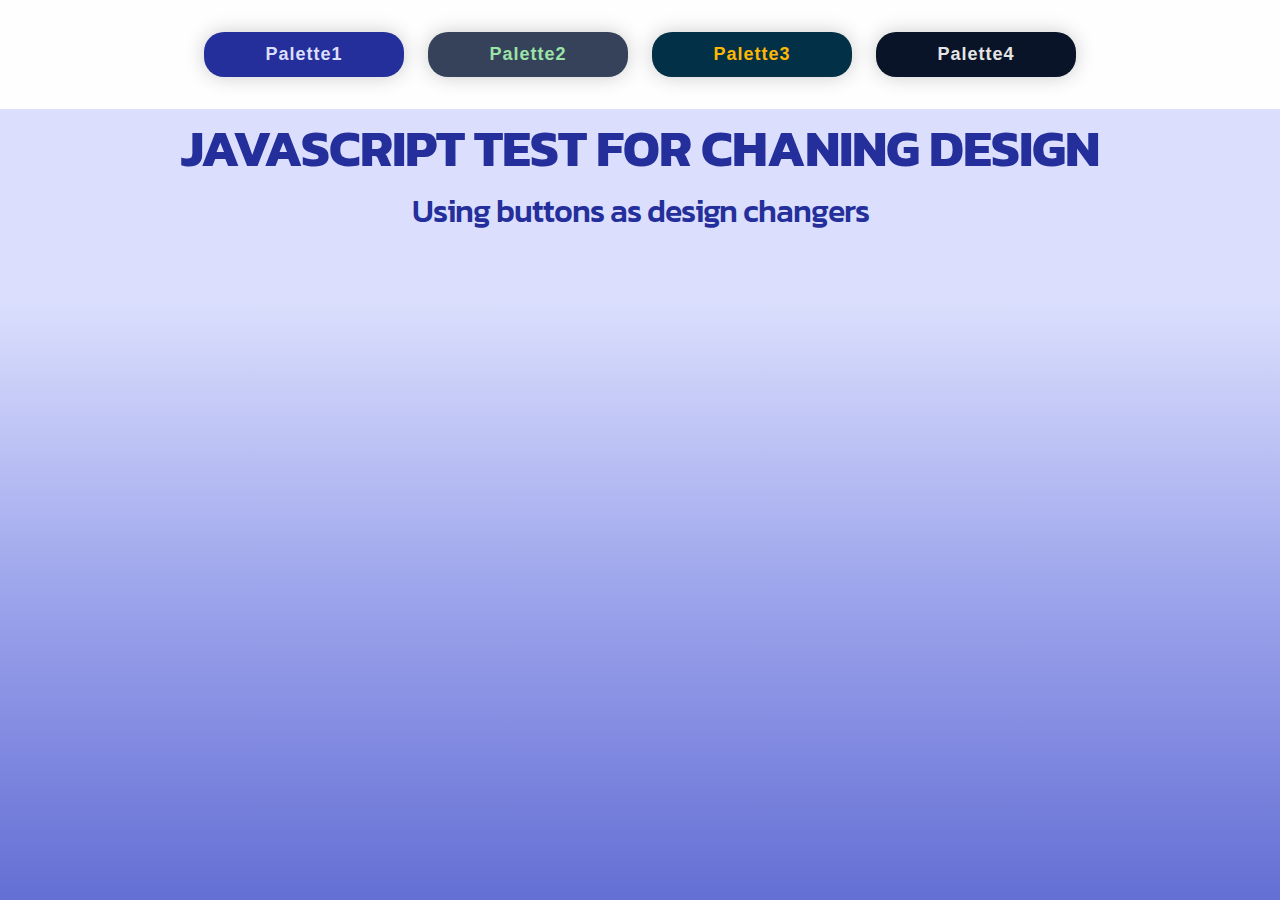
==== design-changer-buttons/index.html @ fead2663 "Add files via upload" ====
<!DOCTYPE html>
<html lang="en">
  <head>
    <meta charset="UTF-8" />
    <meta name="viewport" content="width=device-width, initial-scale=1.0" />

    <link rel="preconnect" href="https://fonts.googleapis.com" />
    <link rel="preconnect" href="https://fonts.gstatic.com" crossorigin />
    <link
      href="https://fonts.googleapis.com/css2?family=Kanit:ital,wght@0,100;0,200;0,300;0,400;0,500;1,600;1,700&display=swap"
      rel="stylesheet"
    />

    <link rel="stylesheet" href="style.css" />
    <link rel="stylesheet" href="general.css" />
    <script defer src="script.js"></script>
    <title>Changing style</title>
  </head>
  <body class="design-palette-1">
    <header>
      <div class="btn-header-box">
        <button class="btn-header btn-palette1">Palette1</button>
        <button class="btn-header btn-palette2">Palette2</button>
        <button class="btn-header btn-palette3">Palette3</button>
        <button class="btn-header btn-palette4">Palette4</button>
      </div>
    </header>

    <main>
      <div class="container">
        <h1 class="h1-palette1">JAVASCRIPT TEST FOR CHANING DESIGN</h1>
        <p class="p-palette1">Using buttons as design changers</p>
      </div>
    </main>
  </body>
</html>
---- design-changer-buttons/style.css ----
.btn-header-box {
  margin: 0 auto;
  padding: 3.2rem 1.6rem;
  width: 80%;
  display: grid;
  grid-template-columns: repeat(4, 20rem);
  gap: 2.4rem;
  justify-content: center;
}

.btn-header {
  padding: 1.2rem 2.4rem;
  border-radius: 2rem;
  font-size: 1.8rem;
  font-weight: 600;
  letter-spacing: 1px;
  border: none;
  cursor: pointer;
  box-shadow: 0 0 20px 0 rgba(0, 0, 0, 0.2);
  transition: all 0.5s;
}
.btn-header:hover {
  box-shadow: 0 0 20px 0 rgba(0, 0, 0, 0.4);
  font-size: 1.6rem;
  opacity: 0.85;
}

.btn-palette1 {
  background-color: #242f9b;
  color: #dbdffd;
}
.btn-palette2 {
  background-color: #354259;
  color: #9ce3a8;
}
.btn-palette3 {
  background-color: #023047;
  color: #ffb703;
}
.btn-palette4 {
  background-color: #0a1428;
  color: #e5e5e5;
}
---- design-changer-buttons/general.css ----
/* 

Palette 1 
#242f9b
#646fd4
#9ba3eb
#dbdffd
#fefefe

Palette 2
#354259
#cdc2ae
#ece5c7
#9ce3a8
#fefefe

Palette 3
#023047
#219ebc
#8ecae6
#ffb703
#fefefe

Palette 4
#0a1428
#14213d
#fca311
#e5e5e5
#fefefe


*/

* {
  box-sizing: border-box;
  margin: 0;
  padding: 0;
}

html {
  font-size: 62.5%;
  overflow-x: hidden;
}

body {
  font-family: "Kanit", sans-serif;
  height: 100vh;
}

header {
  background-color: #fefefe;
}

.container {
  width: 1200px;
  margin: 0 auto;
  text-align: center;
}

h1 {
  font-size: 5.2rem;
  font-weight: 700;
  text-transform: uppercase;
  letter-spacing: -1px;
}

p {
  font-size: 3.2rem;
  font-weight: 500;
  letter-spacing: -1px;
}

.design-palette-1 {
  color: #242f9b;
  background: linear-gradient(to bottom, #dbdffd, #dbdffd, #9ba3eb, #646fd4);
}
.design-palette-2 {
  color: #354259;
  background: linear-gradient(to top, #9ce3a8, #cdc2ae, #ece5c7);
}
.design-palette-3 {
  color: #023047;
  background: linear-gradient(to bottom, #ffb703, #8ecae6, #219ebc);
}
.design-palette-4 {
  color: #0a1428;
  background: linear-gradient(to bottom, #e5e5e5, #fca311, #14213d);
}
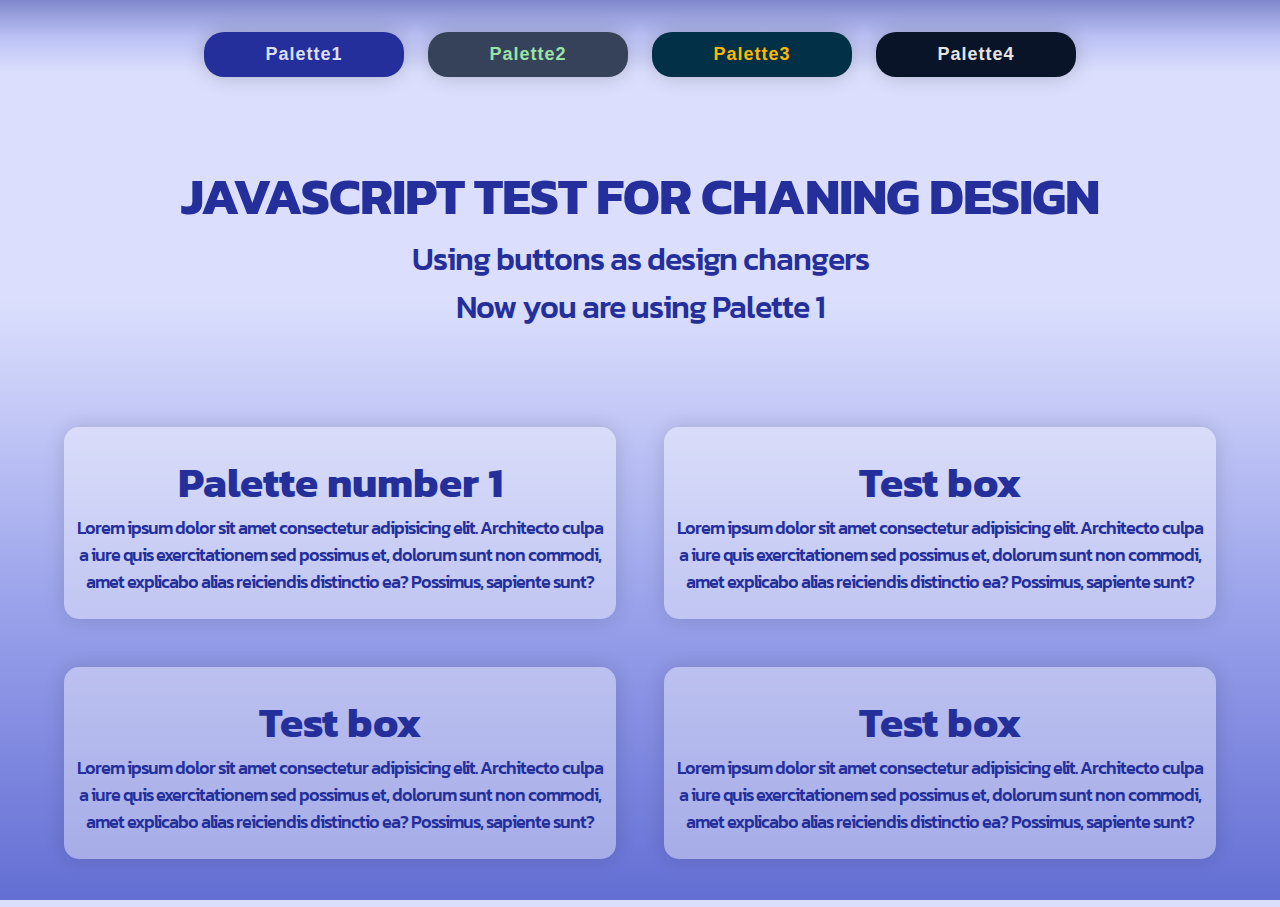
==== commit 584eebe8: "Add files via upload" ====
--- a/design-changer-buttons/index.html
+++ b/design-changer-buttons/index.html
@@ -17,7 +17,7 @@
     <title>Changing style</title>
   </head>
   <body class="design-palette-1">
-    <header>
+    <header class="header-palette-1">
       <div class="btn-header-box">
         <button class="btn-header btn-palette1">Palette1</button>
         <button class="btn-header btn-palette2">Palette2</button>
@@ -28,8 +28,49 @@
 
     <main>
       <div class="container">
-        <h1 class="h1-palette1">JAVASCRIPT TEST FOR CHANING DESIGN</h1>
-        <p class="p-palette1">Using buttons as design changers</p>
+        <h1>JAVASCRIPT TEST FOR CHANING DESIGN</h1>
+        <p>Using buttons as design changers</p>
+        <p class="p-palette">Now you are using Palette 1</p>
+      </div>
+      <div class="container">
+        <div class="text-boxes">
+          <div class="text-box">
+            <h2 class="title-box">Palette number 1</h2>
+            <p class="text-box-p">
+              Lorem ipsum dolor sit amet consectetur adipisicing elit.
+              Architecto culpa a iure quis exercitationem sed possimus et,
+              dolorum sunt non commodi, amet explicabo alias reiciendis
+              distinctio ea? Possimus, sapiente sunt?
+            </p>
+          </div>
+          <div class="text-box">
+            <h2 class="title-box">Test box</h2>
+            <p class="text-box-p">
+              Lorem ipsum dolor sit amet consectetur adipisicing elit.
+              Architecto culpa a iure quis exercitationem sed possimus et,
+              dolorum sunt non commodi, amet explicabo alias reiciendis
+              distinctio ea? Possimus, sapiente sunt?
+            </p>
+          </div>
+          <div class="text-box">
+            <h2 class="title-box">Test box</h2>
+            <p class="text-box-p">
+              Lorem ipsum dolor sit amet consectetur adipisicing elit.
+              Architecto culpa a iure quis exercitationem sed possimus et,
+              dolorum sunt non commodi, amet explicabo alias reiciendis
+              distinctio ea? Possimus, sapiente sunt?
+            </p>
+          </div>
+          <div class="text-box">
+            <h2 class="title-box">Test box</h2>
+            <p class="text-box-p">
+              Lorem ipsum dolor sit amet consectetur adipisicing elit.
+              Architecto culpa a iure quis exercitationem sed possimus et,
+              dolorum sunt non commodi, amet explicabo alias reiciendis
+              distinctio ea? Possimus, sapiente sunt?
+            </p>
+          </div>
+        </div>
       </div>
     </main>
   </body>
--- a/design-changer-buttons/style.css
+++ b/design-changer-buttons/style.css
@@ -1,7 +1,6 @@
 .btn-header-box {
   margin: 0 auto;
   padding: 3.2rem 1.6rem;
-  width: 80%;
   display: grid;
   grid-template-columns: repeat(4, 20rem);
   gap: 2.4rem;
@@ -41,3 +40,26 @@
   background-color: #0a1428;
   color: #e5e5e5;
 }
+
+.text-box-p {
+  font-size: 1.8rem;
+}
+
+.text-boxes {
+  display: grid;
+  grid-template-columns: repeat(2, 1fr);
+  gap: 4.8rem;
+}
+
+.text-box {
+  padding: 2.4rem 1.2rem;
+  border-radius: 15px;
+  background-color: rgba(254, 254, 254, 0.4);
+  box-shadow: 0 0 20px 0 rgba(0, 0, 0, 0.15);
+  transition: all 0.5s;
+}
+
+.text-box:hover {
+  background-color: rgba(254, 254, 254, 0.6);
+  transform: translateY(-1.2rem);
+}
--- a/design-changer-buttons/general.css
+++ b/design-changer-buttons/general.css
@@ -47,14 +47,11 @@
   height: 100vh;
 }
 
-header {
-  background-color: #fefefe;
-}
-
 .container {
   width: 1200px;
   margin: 0 auto;
   text-align: center;
+  padding: 4.8rem 2.4rem;
 }
 
 h1 {
@@ -62,6 +59,10 @@
   font-weight: 700;
   text-transform: uppercase;
   letter-spacing: -1px;
+}
+
+h2 {
+  font-size: 4.2rem;
 }
 
 p {
@@ -76,13 +77,50 @@
 }
 .design-palette-2 {
   color: #354259;
-  background: linear-gradient(to top, #9ce3a8, #cdc2ae, #ece5c7);
+  background: linear-gradient(to top, #9ce3a8, #cdc2ae, #ece5c7, #ece5c7);
 }
 .design-palette-3 {
   color: #023047;
-  background: linear-gradient(to bottom, #ffb703, #8ecae6, #219ebc);
+  background: linear-gradient(to bottom, #ffb703, #ffb703, #8ecae6, #219ebc);
 }
 .design-palette-4 {
   color: #0a1428;
-  background: linear-gradient(to bottom, #e5e5e5, #fca311, #14213d);
+  background: linear-gradient(to bottom, #e5e5e5, #e5e5e5, #fca311, #14213d);
 }
+
+.header-palette-1 {
+  background: linear-gradient(
+    to top,
+    #dbdffd,
+    #dbdffd,
+    rgba(155, 163, 235, 0.5),
+    rgba(36, 48, 155, 0.5)
+  );
+}
+.header-palette-2 {
+  background: linear-gradient(
+    to top,
+    #ece5c7,
+    #ece5c7,
+    rgba(205, 194, 174, 0.5),
+    rgba(156, 227, 168, 0.5)
+  );
+}
+.header-palette-3 {
+  background: linear-gradient(
+    to top,
+    #ffb703,
+    #ffb703,
+    rgba(142, 202, 230, 0.5),
+    rgba(33, 157, 188, 0.5)
+  );
+}
+.header-palette-4 {
+  background: linear-gradient(
+    to top,
+    #e5e5e5,
+    #e5e5e5,
+    rgba(252, 162, 17, 0.5),
+    rgba(20, 33, 61, 0.5)
+  );
+}
